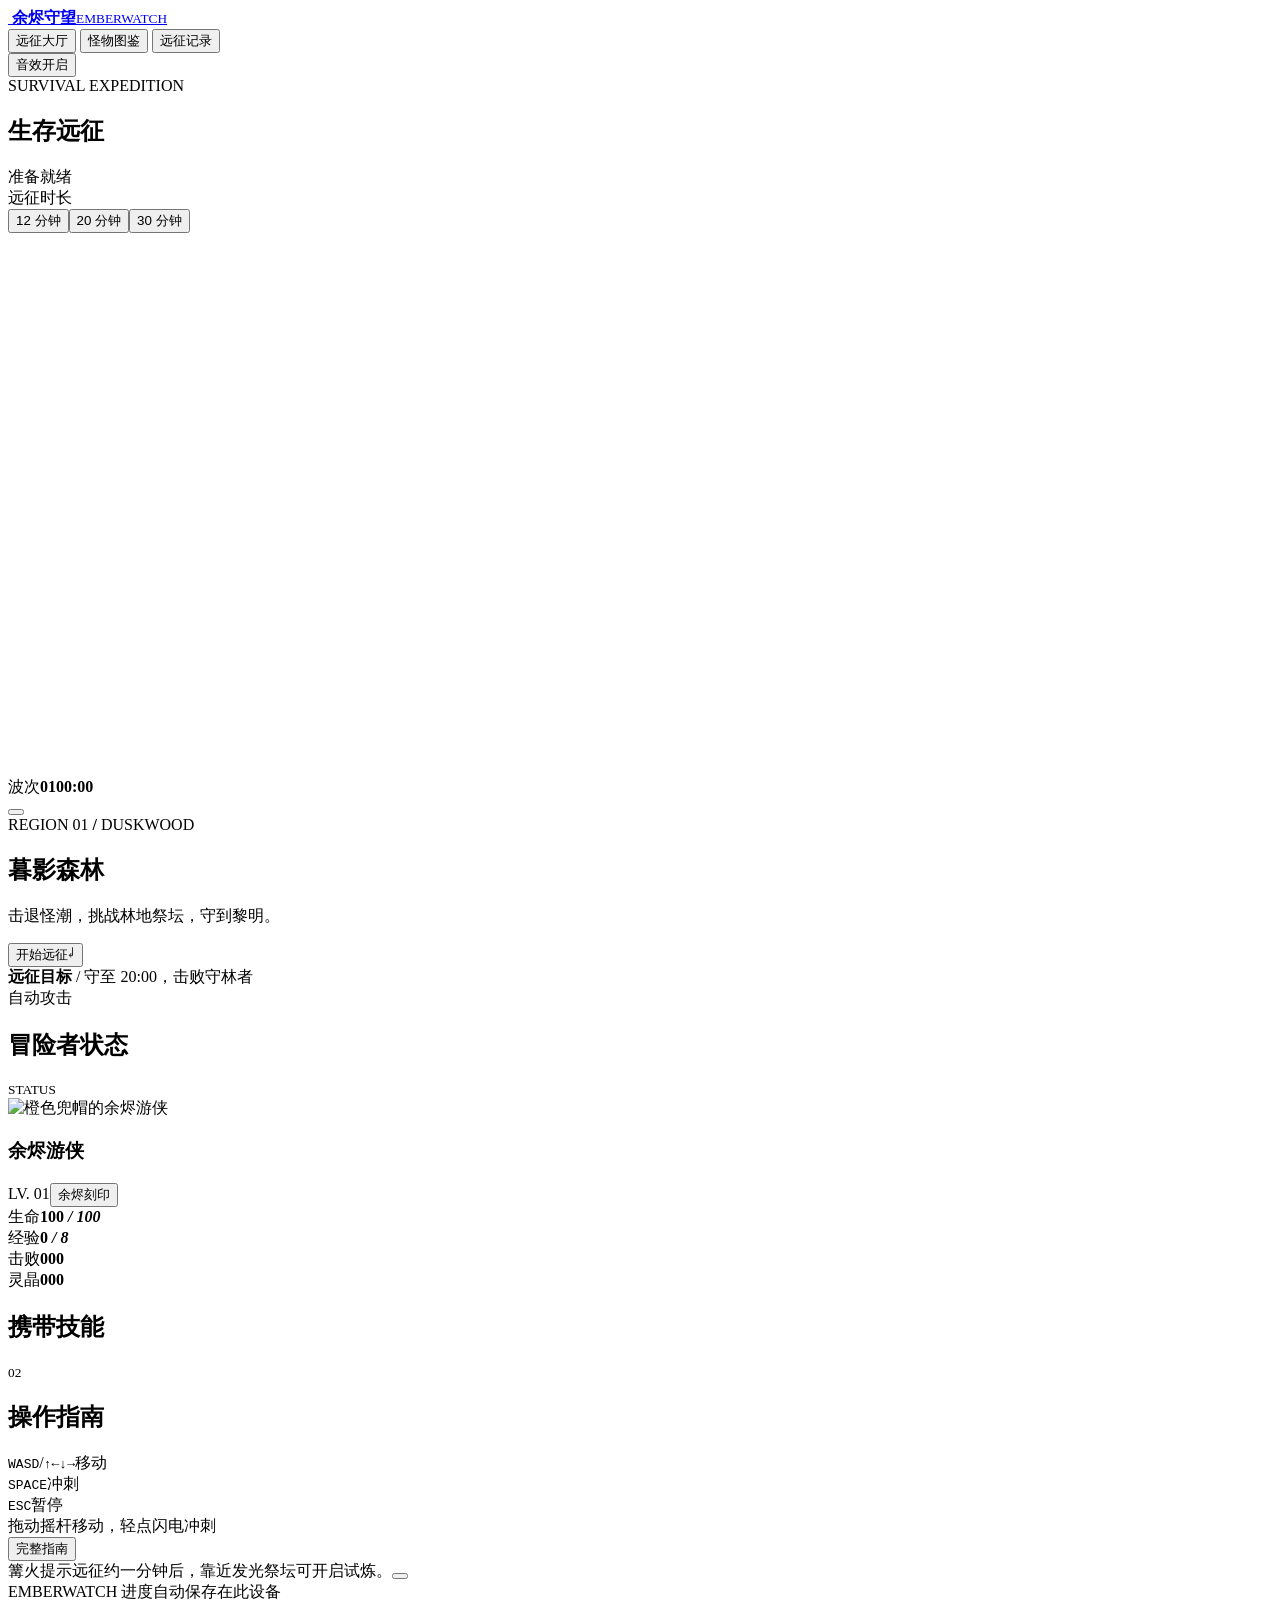
==== games/emberwatch/index.html @ 89baec5b "Add game: games/emberwatch/index.html" ====
<!doctype html>
<html lang="zh-CN">
<head>
  <meta charset="utf-8">
  <meta name="viewport" content="width=device-width, initial-scale=1, viewport-fit=cover">
  <meta name="theme-color" content="#131614">
  <meta name="description" content="进入暮影森林，在 12、20 或 30 分钟的像素远征中抵御怪潮，搭配技能，活到黎明。">
  <title>余烬守望 · Emberwatch</title>
  <link rel="icon" href="data:,">
  <link rel="preload" href="assets/forest.webp" as="image">
  <link rel="stylesheet" href="style.css">
  <script defer src="sprites.js"></script>
  <script defer src="engine.js"></script>
  <script defer src="field.js"></script>
  <script defer src="ui.js"></script>
</head>
<body>
  <header class="mast">
    <div class="wrap mast-inner">
      <a class="brand" href="#expedition" aria-label="余烬守望 · 远征大厅">
        <img data-art="brand" alt="" class="brand-icon">
        <span class="brand-type"><strong>余烬守望</strong><small>EMBERWATCH</small></span>
      </a>
      <nav class="nav" aria-label="主导航">
        <button class="nav-item is-active" data-page="expedition" aria-current="page"><i data-icon="swords"></i>远征大厅</button>
        <button class="nav-item" data-page="codex"><i data-icon="book"></i>怪物图鉴</button>
        <button class="nav-item" data-page="records"><i data-icon="trophy"></i>远征记录</button>
      </nav>
      <div class="mast-actions"><button class="sound-button" id="sound" title="切换音效" aria-pressed="true"><i data-icon="sound"></i><span>音效开启</span></button></div>
    </div>
  </header>
  <main class="wrap">
    <section class="page" id="page-expedition" aria-labelledby="expedition-title">
      <div class="page-head">
        <div><div class="kicker"><b></b> SURVIVAL EXPEDITION</div><div class="title-line"><h1 id="expedition-title">生存远征</h1><span class="status-pill" id="status"><b></b>准备就绪</span></div></div>
        <div class="duration-wrap"><span class="duration-label"><i data-icon="clock"></i>远征时长</span><div class="durations" role="group" aria-label="选择远征时长">
          <button data-minutes="12" aria-pressed="false">12 <span>分钟</span></button><button class="selected" data-minutes="20" aria-pressed="true">20 <span>分钟</span></button><button data-minutes="30" aria-pressed="false">30 <span>分钟</span></button>
        </div></div>
      </div>
      <div class="dashboard">
        <section id="arena-card" class="arena-card" aria-label="暮影森林游戏区域">
          <div id="arena" class="arena" tabindex="0" aria-label="游戏场地，使用方向键或 WASD 移动，空格冲刺">
            <canvas id="field" width="960" height="540" aria-label="像素风暮影森林战场"></canvas>
            <div class="field-shade"></div>
            <div class="field-corners" aria-hidden="true"><b></b><b></b><b></b><b></b></div>
            <div class="field-toolbar">
              <div class="run-readout"><span class="wave-chip"><i data-icon="swords"></i><span>波次</span><strong id="wave">01</strong></span><span class="timer-chip"><i data-icon="clock"></i><strong id="timer">00:00</strong></span></div>
              <div class="field-actions"><button id="pause" class="field-button" hidden aria-label="暂停远征" title="暂停 (Esc)"><i data-icon="pause"></i></button><button id="fullscreen" class="field-button" title="全屏游戏" aria-label="全屏游戏"><i data-icon="expand"></i></button></div>
            </div>
            <div id="trial-hud" class="trial-hud" aria-label="林地试炼" hidden>
              <div class="trial-heading"><strong><i data-icon="spark"></i><span id="trial-name"></span></strong><time id="trial-time"></time></div>
              <p id="trial-progress"></p>
              <div id="trial-meter" class="trial-meter" role="progressbar" aria-label="试炼进度" aria-valuemin="0" aria-valuemax="100"><b></b></div>
            </div>
            <div id="boss-hud" class="boss-hud" hidden><span>荆冠守林者</span><div><b></b></div></div>
            <div id="wave-notice" class="wave-notice" role="status" aria-live="polite"></div>
            <div id="lobby" class="lobby">
              <div class="biome-info"><div class="biome-id"><span></span> REGION 01 <b>/</b> DUSKWOOD</div><h2>暮影森林</h2><p id="mission-copy">击退怪潮，挑战林地祭坛，守到黎明。</p></div>
              <button id="start" class="primary start"><i data-icon="play"></i><span>开始远征</span><kbd>↵</kbd></button>
            </div>
            <div id="active-hud" class="active-hud" hidden><span class="dash-readout"><img data-art="dash" alt=""><b id="dash-readout">冲刺就绪</b></span><span id="goal-readout"></span></div>
            <div class="touch-ui" id="touch-ui" hidden><div class="stick" id="stick"><b></b></div><button id="touch-dash" aria-label="冲刺"><i data-icon="bolt"></i></button></div>
            <div id="game-layer" class="game-layer" hidden></div>
          </div>
          <div class="field-foot"><div class="area-name"><i data-icon="flag"></i><strong>远征目标</strong><span> / </span><span id="area-objective">守至 20:00，击败守林者</span></div><span class="field-mode"><i data-icon="crosshair"></i>自动攻击</span></div>
        </section>
        <aside class="sidebar" aria-label="角色面板">
          <section class="side-panel adventurer">
            <div class="panel-title"><h2><i data-icon="user"></i>冒险者状态</h2><small>STATUS</small></div>
            <div class="profile"><div class="portrait"><img data-art="portrait" alt="橙色兜帽的余烬游侠"></div><div><h3>余烬游侠</h3><div class="profile-labels"><span class="level-chip" id="level">LV. 01</span><button id="loadout" class="loadout" title="查看与选择起始刻印"><span>余烬刻印</span><i data-icon="chevron"></i></button></div></div></div>
            <div class="meter-group">
              <div class="meter-row"><span><i data-icon="heart"></i>生命</span><strong id="hp-text">100 <em>/ 100</em></strong></div><div class="meter life" id="hp-bar" role="progressbar" aria-label="生命" aria-valuenow="100" aria-valuemin="0" aria-valuemax="100"><b></b></div>
              <div class="meter-row xp-label"><span><i data-icon="spark"></i>经验</span><strong id="xp-text">0 <em>/ 8</em></strong></div><div class="meter exp" id="xp-bar" role="progressbar" aria-label="经验"><b></b></div>
            </div>
            <div class="counters"><div><span><i data-icon="skull"></i>击败</span><strong id="kills">000</strong></div><div><span><i data-icon="diamond"></i>灵晶</span><strong id="crystals">000</strong></div></div>
          </section>
          <section class="side-panel equipment">
            <div class="panel-title"><h2><i data-icon="bag"></i>携带技能</h2><small id="equip-count">02</small></div>
            <div id="equipment-list" class="equipment-list"></div>
          </section>
        </aside>
      </div>
      <section class="controls-panel" aria-label="操作指南">
        <div class="controls-title"><i data-icon="gamepad"></i><h2>操作指南</h2></div>
        <div class="key-guide"><span class="keys"><kbd>W</kbd><kbd>A</kbd><kbd>S</kbd><kbd>D</kbd></span><span class="or">/</span><span class="keys arrows"><kbd>↑</kbd><kbd>←</kbd><kbd>↓</kbd><kbd>→</kbd></span><span>移动</span></div>
        <div class="key-guide"><kbd class="wide-key">SPACE</kbd><span>冲刺</span></div>
        <div class="key-guide"><kbd class="wide-key">ESC</kbd><span>暂停</span></div>
        <div class="touch-guide"><i data-icon="move"></i>拖动摇杆移动，轻点闪电冲刺</div>
        <button class="guide-more" id="guide"><span>完整指南</span><i data-icon="chevron"></i></button>
      </section>
      <div class="field-tip"><span class="tip-mark"><i data-icon="lantern"></i> 篝火提示</span><span id="tip-copy">远征约一分钟后，靠近发光祭坛可开启试炼。</span><button id="tip-next" class="tip-next" title="下一条提示" aria-label="下一条提示"><i data-icon="refresh"></i></button></div>
    </section>
    <section class="page" id="page-codex" aria-labelledby="codex-title" hidden>
      <div class="page-head"><div><div class="kicker"><b></b> FIELD BESTIARY</div><h1 id="codex-title">怪物图鉴</h1></div><span class="head-note">暮影森林 <b>/</b> 05 种生物</span></div>
      <div id="codex-grid" class="codex-grid"></div>
    </section>
    <section class="page" id="page-records" aria-labelledby="records-title" hidden>
      <div class="page-head"><div><div class="kicker"><b></b> EXPEDITION LOG</div><h1 id="records-title">远征记录</h1></div><span class="head-note"><i data-icon="save"></i> 当前设备</span></div>
      <div id="records-content"></div>
    </section>
  </main>
  <footer class="wrap footer"><span><b class="footer-flame"></b> EMBERWATCH</span><span id="save-label"><i data-icon="save"></i> 进度自动保存在此设备</span></footer>
  <div id="guide-dialog" class="global-layer" hidden></div>
</body>
</html>
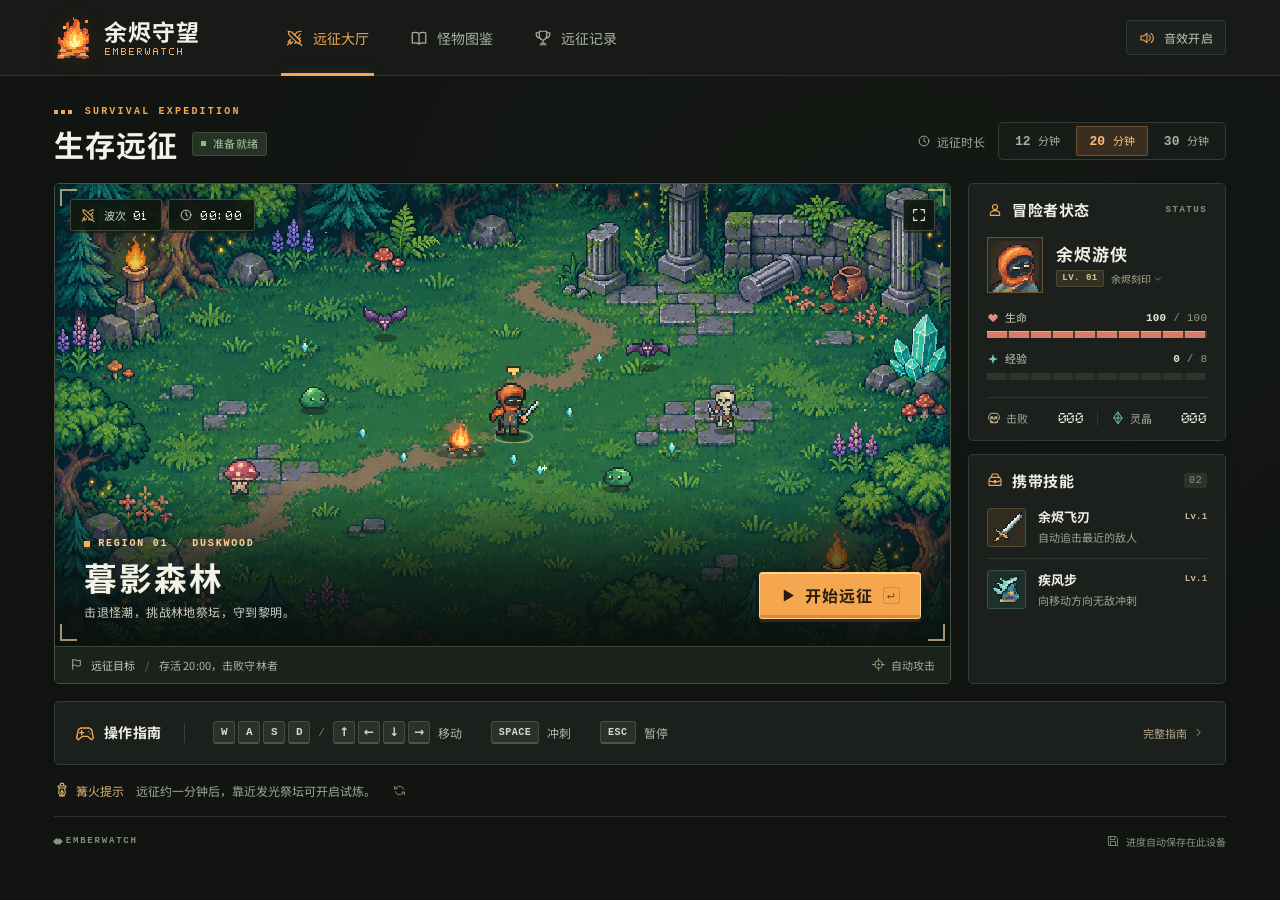
==== commit 85243207: "账号与进度搬到服务器：一个账号玩遍所有游戏 - 新增 server/：Cloudflare Worker + Durable Object，管注册/登录/令牌/邀请码，   以及按「账号 + 游戏」存" ====
--- a/games/emberwatch/index.html
+++ b/games/emberwatch/index.html
@@ -9,6 +9,9 @@
   <link rel="icon" href="data:,">
   <link rel="preload" href="assets/forest.webp" as="image">
   <link rel="stylesheet" href="style.css">
+  <script defer src="../../arcade-progress.js"
+          data-game="emberwatch"
+          data-prefix="emberwatch."></script>
   <script defer src="sprites.js"></script>
   <script defer src="engine.js"></script>
   <script defer src="field.js"></script>
--- a/games/emberwatch/style.css
+++ b/games/emberwatch/style.css
@@ -0,0 +1,325 @@
+@font-face{font-family:EmberPixel;src:url("assets/ember-pixel.woff") format("woff");font-display:swap}
+@font-face{font-family:ForestSans;src:url("assets/forest-sans.woff") format("woff");font-weight:100 600;font-display:swap}
+@font-face{font-family:ForestSans;src:url("assets/forest-bold.woff") format("woff");font-weight:650 1000;font-display:swap}
+:root{color-scheme:dark;--bg:#111411;--panel:#1b201c;--inner:#151a16;--line:#343b32;--line-soft:#30362e;--ink:#f4f2e8;--muted:#a2aa9d;--dim:#828d80;--amber:#f4a754;--teal:#78d4be;--pixel:EmberPixel,"Courier New",monospace;--mono:"IBM Plex Mono","Cascadia Mono",ui-monospace,"Courier New",monospace;--body:ForestSans,"PingFang SC","Microsoft YaHei","Noto Sans CJK SC",system-ui,sans-serif}
+*{box-sizing:border-box}
+[hidden]{display:none!important}
+html{min-height:100%;background:var(--bg)}
+body{margin:0;color:var(--ink);background:radial-gradient(ellipse at 70% 27%,#1b21194a,transparent 65%),var(--bg);font-family:var(--body);font-size:14px;-webkit-tap-highlight-color:transparent}
+button,a,kbd{font:inherit}
+button{color:inherit;border:0;cursor:pointer;background:none}
+button:focus-visible,a:focus-visible,[tabindex]:focus-visible{outline:2px solid #ffcc7e;outline-offset:4px}
+button:disabled{cursor:default}
+a{color:inherit;text-decoration:none}
+h1,h2,h3,p{margin:0}
+button, a{touch-action:manipulation}
+i[data-icon]{font-style:normal;display:inline-flex;align-items:center;justify-content:center;flex-shrink:0}
+i[data-icon]>svg{width:1em;height:1em;display:block;fill:none;stroke:currentColor;stroke-width:1.65;stroke-linecap:round;stroke-linejoin:round}
+img[data-art],.pixel-img{image-rendering:pixelated;object-fit:contain}
+.wrap{width:calc(100% - clamp(48px,8.4vw,150px));max-width:1456px;margin-inline:auto}
+.mast{height:76px;background:#171a17;border-bottom:1px solid var(--line-soft)}
+.mast-inner,.brand,.nav,.mast-actions,.nav-item,.sound-button,.page-head,.title-line,.duration-wrap,.duration-label,.durations,.status-pill,.kicker,.panel-title,.panel-title h2,.profile,.meter-row,.meter-row span,.counters>div,.counters>div>span,.equipment-row,.eq-name,.field-toolbar,.run-readout,.wave-chip,.timer-chip,.field-actions,.field-button,.primary,.ghost,.biome-id,.field-foot,.area-name,.field-mode,.controls-panel,.controls-title,.key-guide,.keys,.guide-more,.field-tip,.tip-mark,.footer,.footer>span,.head-note,.dash-readout,.touch-guide,.dialog-actions,.modal-stats,.history-row,.codex-count{display:flex;align-items:center}
+.mast-inner{height:100%;gap:clamp(32px,5.5vw,100px)}
+.brand{gap:12px;flex:none}
+.brand-icon{width:38px;height:43px;object-fit:contain;filter:drop-shadow(0 0 9px #db761c22)}
+.brand-type{display:flex;flex-direction:column;gap:4px}
+.brand-type strong{font-size:23px;font-weight:900;letter-spacing:1.2px;line-height:1.13}
+.brand-type small{font:8px/1.1 var(--pixel);color:var(--amber);letter-spacing:2px;padding-left:1px}
+.nav{align-self:stretch;gap:11px}
+.nav-item{align-self:stretch;position:relative;gap:9px;padding:0 15px;color:#acb2a7;font-size:14px;font-weight:600;transition:background .17s,color .17s}
+.nav-item i{font-size:18px}
+.nav-item:hover{color:#f3deb9;background:#ffffff04}
+.nav-item.is-active{color:var(--amber)}
+.nav-item.is-active:after{content:"";height:3px;position:absolute;bottom:-1px;left:10px;right:10px;background:var(--amber);box-shadow:0 -3px 10px #ee9e4922}
+.mast-actions{margin-left:auto}
+.sound-button{gap:9px;background:#1d211d;border:1px solid var(--line);padding:8px 12px;min-height:35px;color:#c2c8b9;font-size:12px;letter-spacing:.4px;border-radius:4px}
+.sound-button i{font-size:16px;color:var(--amber)}
+.sound-button[aria-pressed=false] i{color:var(--muted)}
+.sound-button:hover,.guide-more:hover,.tip-next:hover{color:#fff0d0;border-color:#79623f}
+.page-head{justify-content:space-between;gap:18px;margin:29px 0 19px;min-height:59px}
+.kicker,.biome-id,.panel-title>small,.field-foot small,.footer>span:first-child,.head-note b,.eq-code,.mini-kicker{font-family:var(--mono);font-weight:600}
+.kicker{gap:10px;color:var(--amber);font-size:10px;letter-spacing:2.2px;line-height:1;margin-bottom:9px}
+.kicker b{width:21px;height:4px;display:inline-block;background:repeating-linear-gradient(90deg,var(--amber) 0 4px,transparent 4px 7px)}
+.title-line{gap:14px}
+h1{font-size:clamp(29px,2.35vw,38px);font-weight:900;line-height:1.22;letter-spacing:1px}
+.status-pill{gap:7px;font-size:11px;font-weight:500;line-height:1.4;color:#acc9a5;background:#273226;border:1px solid #3b4b34;border-radius:3px;padding:3px 8px;letter-spacing:.4px}
+.status-pill b{width:5px;height:5px;background:#91ba75}
+.status-pill.paused{background:#372e20;color:#e3bc7b;border-color:#594a30}
+.status-pill.paused b{background:#d7a658}
+.duration-wrap{gap:13px;align-self:flex-end;margin-bottom:4px}
+.duration-label{gap:6px;color:var(--muted);font-size:12px}
+.duration-label i{font-size:14px}
+.durations{gap:3px;padding:3px;background:#181c18;border:1px solid var(--line);border-radius:5px}
+.durations button{font-size:13px;font-family:var(--mono);font-weight:700;min-height:30px;padding:3px 12px;border:1px solid transparent;border-radius:2px;line-height:1}
+.durations button span{font-family:var(--body);font-size:11px;font-weight:500}
+.durations button:not(.selected){color:#a8b1a3}
+.durations button:not(:disabled):hover{background:#302b20}
+.durations button.selected{background:#3a2e20;color:#ffbf72;border-color:#705232}
+.durations button:disabled:not(.selected){opacity:.45}
+.dashboard{display:grid;grid-template-columns:minmax(0,1fr) clamp(251px,22%,318px);gap:17px;align-items:stretch}
+.arena-card,.side-panel,.controls-panel,.codex-card,.history-panel,.record-stat,.empty-state{border:1px solid var(--line);border-radius:5px;background:var(--panel);box-shadow:0 3px 10px #0000000f}
+.arena-card{position:relative;display:flex;flex-direction:column;min-width:0;border-color:#48503f;overflow:hidden;background:#111711}
+.arena{isolation:isolate;position:relative;aspect-ratio:1.94;flex:1 1 auto;min-height:340px;overflow:hidden;background:#1d3929;touch-action:none;outline:0}
+.arena:focus-visible{outline:2px solid #dcb063;outline-offset:-3px}
+#field{display:block;position:absolute;inset:0;width:100%;height:100%;image-rendering:pixelated}
+.field-shade,.field-corners,.field-toolbar,.lobby,.active-hud,.touch-ui,.game-layer{position:absolute;inset:0}
+.field-shade{pointer-events:none;background:linear-gradient(180deg,#06110828 0%,transparent 16%,transparent 76%,#07100c19 100%);box-shadow:inset 0 0 40px #0713091c}
+.field-corners{pointer-events:none;z-index:3}
+.field-corners b{position:absolute;width:17px;height:17px;border:0 solid #d8c18c;opacity:.75}
+.field-corners b:nth-child(1){top:5px;left:5px;border-width:2px 0 0 2px}
+.field-corners b:nth-child(2){top:5px;right:5px;border-width:2px 2px 0 0}
+.field-corners b:nth-child(3){bottom:5px;left:5px;border-width:0 0 2px 2px}
+.field-corners b:nth-child(4){bottom:5px;right:5px;border-width:0 2px 2px 0}
+.field-toolbar{inset:15px 15px auto;justify-content:space-between;align-items:flex-start;z-index:4;pointer-events:none}
+.run-readout,.field-actions{gap:6px}
+.wave-chip,.timer-chip,.field-button{height:32px;gap:8px;padding:0 10px;line-height:1;color:#f5eee0;border:1px solid #b1bd954f;border-radius:3px;background:#101810e8;box-shadow:0 2px #0e1b1190}
+.wave-chip{border-color:#b8ab704f}
+.wave-chip i{color:#efac65;font-size:15px}
+.wave-chip span{font-size:11px;color:#d5d7c5}
+.wave-chip strong,.timer-chip strong{font:10px var(--pixel);letter-spacing:.7px}
+.timer-chip i{font-size:14px;color:#d3d7bf}
+.field-button{width:32px;justify-content:center;padding:0;font-size:16px;pointer-events:auto}
+.field-button:hover{background:#353b22;color:#ffd594}
+.lobby{z-index:2;inset:auto 0 0;display:flex;align-items:flex-end;justify-content:space-between;gap:20px;padding:55px clamp(20px,2.3vw,38px) 25px;background:linear-gradient(0deg,#0a100ef5 0%,#0a110edf 18%,#09100eb0 45%,#09100e55 74%,transparent 100%);pointer-events:none}
+.biome-id{gap:8px;color:#ffd194;font-size:10px;letter-spacing:1.8px;line-height:1}
+.biome-id span{width:6px;height:6px;background:#ffae54;box-shadow:0 0 7px #ffac5444}
+.biome-id b{opacity:.58;font-weight:400}
+.biome-info h2{font-size:clamp(30px,2.55vw,42px);font-weight:950;line-height:1.27;letter-spacing:2px;margin:7px 0 5px;text-shadow:2px 2px #132014}
+.biome-info p{font-size:12px;color:#d1d4c6;letter-spacing:.4px;line-height:1.5}
+.primary,.ghost{font-size:14px;font-weight:750;justify-content:center;gap:10px;padding:11px 20px;min-height:43px;line-height:1.3;border:1px solid transparent;border-radius:3px}
+.primary{position:relative;color:#271d10;background:#f4a74f;border-color:#ffd18a;box-shadow:inset 0 -3px #dc873b,inset 0 1px #ffd79c,0 3px 0 #382616}
+.primary:hover{background:#ffba65;border-color:#ffe3ad}
+.primary:active{transform:translateY(1px);box-shadow:inset 0 -1px #cd833f}
+.primary i{font-size:15px}
+.primary i[data-icon=play] svg{fill:currentColor;stroke:none}
+.start{pointer-events:auto;flex-shrink:0;font-size:16px;letter-spacing:1px;min-height:47px;margin-bottom:2px}
+.start kbd{font:13px var(--mono);border:1px solid #8e622b66;border-radius:2px;line-height:15px;padding:0 3px;color:#765020;align-self:center}
+.field-foot{justify-content:space-between;gap:12px;min-height:37px;padding:0 15px;background:#1b211b;border-top:1px solid #3d4537;font-size:11px}
+.area-name{gap:8px}
+.area-name i{color:#bdba91;font-size:13px}
+.area-name strong{font-size:11px;color:#c7cdbb;font-weight:600}
+.area-name span{color:#616c5c;margin:0 2px}
+.area-name small{font-size:9px;letter-spacing:1.4px;color:#94a28c}
+.field-mode{gap:6px;color:#a7b39c}
+.field-mode i{font-size:13px;color:#92b083}
+.sidebar{display:flex;flex-direction:column;min-width:0;gap:13px}
+.side-panel{padding:15px 18px 14px}
+.panel-title{justify-content:space-between;gap:8px}
+.panel-title h2,.controls-title h2{font-size:15px;line-height:1.4;letter-spacing:.5px;font-weight:750}
+.panel-title h2{gap:9px}
+.panel-title h2 i,.controls-title i{color:var(--amber);font-size:16px}
+.panel-title>small{color:#869380;font-size:9px;letter-spacing:1.55px}
+.profile{gap:13px;margin:17px 0}
+.portrait{width:56px;height:56px;flex-shrink:0;display:grid;place-items:center;background:radial-gradient(ellipse at 50% 80%,#58422a,#302b20 80%);border:1px solid #695134;box-shadow:inset 0 0 0 3px #27271f;overflow:hidden}
+.portrait img{width:50px;height:50px;align-self:end}
+.profile h3{font-size:17px;font-weight:800;letter-spacing:1px;line-height:1.3;margin-bottom:5px}
+.level-chip,.eq-code{font:9px/1.15 var(--mono);font-weight:700;letter-spacing:.5px;background:#303124;border:1px solid #4b4934;color:#dec58c;padding:2px 5px;border-radius:2px}
+.meter-row{justify-content:space-between;font-size:11px;line-height:1.4;color:#c9cfbf;margin-bottom:6px}
+.meter-row span{gap:6px}
+.meter-row i{font-size:12px}
+.meter-row i[data-icon=heart]{color:#e28b7f}.meter-row i[data-icon=spark]{color:#74cbbb}
+.meter-row strong{font:11px var(--mono);letter-spacing:.2px;font-weight:700;color:#e2e5d8}
+.meter-row em{font-style:normal;color:#8e9c86;font-weight:400}
+.meter{height:7px;background:#2d342d;position:relative;overflow:hidden}
+.meter b{display:block;height:100%;transition:width .15s}
+.meter.life b{background:#d97b66;border-top:1px solid #edac87;width:100%}
+.meter.exp b{background:#78bba9;border-top:1px solid #afe2cc;width:0}
+.meter:after{content:"";position:absolute;inset:0;background:repeating-linear-gradient(90deg,transparent 0,transparent calc(10% - 2px),#1a201abc calc(10% - 2px),#1a201abc 10%);pointer-events:none}
+.xp-label{margin-top:13px}
+.counters{display:grid;grid-template-columns:1fr 1fr;margin-top:17px;padding-top:12px;border-top:1px solid var(--line-soft)}
+.counters>div{justify-content:space-between;padding-right:13px;gap:3px}
+.counters>div+div{border-left:1px solid var(--line-soft);padding:0 0 0 13px}
+.counters>div>span{gap:5px;font-size:11px;color:var(--muted)}
+.counters i{font-size:14px;color:#c7b996}
+.counters i[data-icon=diamond]{color:#72c7b6}
+.counters strong{font:11px var(--pixel);letter-spacing:.55px;color:#e3e5d8}
+.equipment{flex:1;min-height:0;display:flex;flex-direction:column}
+.equipment .panel-title>small{font:10px var(--mono);background:#2c332a;padding:2px 5px;border-radius:2px;letter-spacing:.6px}
+.equipment-list{display:flex;flex-direction:column;margin-top:12px;overflow:auto;scrollbar-width:thin;scrollbar-color:#525d4b #171c17;max-height:165px}
+.equipment-row{min-height:55px;gap:12px;padding:8px 0}
+.equipment-row+.equipment-row{border-top:1px solid var(--line-soft)}
+.equipment-row:first-child{padding-top:2px}
+.equipment-row:last-child{padding-bottom:0}
+.equipment-icon,.upgrade-icon{flex-shrink:0;display:grid;place-items:center;image-rendering:pixelated;position:relative}
+.equipment-icon{width:39px;height:39px;background:#302c20;border:1px solid #574932;border-radius:3px}
+.equipment-icon.aqua{background:#1e302a;border-color:#375347}
+.equipment-icon.violet{background:#2c2630;border-color:#55405e}
+.equipment-icon img{width:31px;height:31px;object-fit:contain;image-rendering:pixelated}
+.eq-body{flex:1;min-width:0}
+.eq-name{justify-content:space-between;gap:4px}
+.eq-name strong{font-weight:650;font-size:13px}
+.eq-body p{font-size:11px;color:#9da794;margin-top:3px;line-height:1.6}
+.eq-code{font-size:9px;background:none;border:0;color:#c9b798;padding:0;letter-spacing:.2px}
+.controls-panel{margin-top:17px;gap:clamp(17px,2.25vw,40px);min-height:64px;padding:12px 20px}
+.controls-title{gap:9px;flex-shrink:0;padding-right:clamp(14px,1.7vw,30px);border-right:1px solid #3b4136}
+.controls-title i{font-size:20px}
+.controls-title h2{font-size:14px;white-space:nowrap}
+.key-guide{gap:8px;color:#b2bba9;font-size:12px;white-space:nowrap}
+.keys{gap:3px}
+.key-guide kbd,.modal-body kbd{display:inline-flex;align-items:center;justify-content:center;min-width:22px;height:23px;padding:0 4px;background:#2b3029;border:1px solid #464c40;border-bottom:2px solid #4e5548;border-radius:3px;color:#d4dbc9;font:11px var(--mono);font-weight:650}
+.key-guide .arrows kbd{font-family:system-ui;font-size:12px}
+.key-guide .wide-key{font-size:10px;letter-spacing:.5px;padding-inline:7px}
+.or{font-family:var(--mono);font-size:11px;color:#727d6b}
+.guide-more{margin-left:auto;gap:5px;color:#b7ac8f;font-size:11px;white-space:nowrap;padding:6px 0}
+.guide-more i{font-size:13px}
+.touch-guide{display:none;gap:8px;color:var(--muted);font-size:12px}
+.field-tip{gap:12px;min-height:51px;color:#a1aa98;font-size:12px;line-height:1.6}
+.tip-mark{color:#dfb16e;flex-shrink:0;font-weight:600;gap:6px}
+.tip-mark i{font-size:16px}
+.tip-next{color:#88937f;font-size:13px;padding:5px;display:grid;place-items:center}
+.footer{justify-content:space-between;border-top:1px solid #2c322a;padding:17px 0 20px;color:#8c9685;gap:16px}
+.footer>span{gap:7px;font-size:10px}
+.footer>span:first-child{font-size:9px;letter-spacing:1.8px;color:#839079}
+.footer i{font-size:12px}
+.footer-flame{width:5px;height:5px;background:#899776;box-shadow:2px -2px #899776;transform:rotate(45deg)}
+.active-hud{pointer-events:none;inset:auto 14px 12px;justify-content:space-between;gap:10px;font-size:10px;z-index:2}
+.dash-readout,#goal-readout{gap:5px;background:#101810dd;border:1px solid #8c97734f;border-radius:3px;color:#dae2c9;padding:4px 7px;line-height:1.3}
+.dash-readout img{width:16px;height:16px}.dash-readout b{font-weight:500}
+#goal-readout:empty{display:none}
+.wave-notice{position:absolute;top:18%;left:50%;transform:translate(-50%,-3px);color:#ffda90;background:#191f14df;border:1px solid #b99a5780;border-radius:2px;padding:6px 14px;text-align:center;font-size:13px;font-weight:650;letter-spacing:.7px;opacity:0;transition:opacity .18s,transform .18s;pointer-events:none;z-index:4;white-space:nowrap}
+.wave-notice.show{opacity:1;transform:translate(-50%,0)}
+.boss-hud{position:absolute;top:15px;left:50%;transform:translateX(-50%);background:#1b151bea;border:1px solid #8e6981;padding:4px 9px;width:min(26%,190px);text-align:center;z-index:3;color:#f2d2e2;font-size:10px;letter-spacing:1px}
+.boss-hud>div{margin-top:3px;height:4px;background:#473646}.boss-hud b{display:block;background:#cf8aba;height:100%}
+.game-layer,.global-layer{z-index:8;display:flex;align-items:center;justify-content:center;background:#0a100de0;backdrop-filter:blur(2px);padding:12px;overflow:auto}
+.game-layer{background:#0a100dd6}
+.global-layer{position:fixed;inset:0;z-index:20}
+.dialog{color:var(--ink);background:#1c221c;border:1px solid #57604b;border-top:2px solid #d7a257;border-radius:4px;box-shadow:0 12px 48px #0007;max-width:100%;padding:22px 25px;text-align:center;position:relative;max-height:100%;overflow:auto;scrollbar-width:thin}
+.dialog h2{font-size:25px;line-height:1.4;letter-spacing:1px;margin:5px 0 7px;font-weight:850}
+.mini-kicker{color:var(--amber);font-size:9px;letter-spacing:2px}
+.dialog p{font-size:13px;line-height:1.7;color:#b4bfab}
+.dialog-actions{justify-content:center;gap:8px;margin-top:18px;flex-wrap:wrap}
+.ghost{background:#2b3229;border-color:#4c5747;color:#e0e5d6;min-height:41px;font-size:12px}
+.ghost:hover{background:#384036;border-color:#73826b}
+.text-action{color:#b8b491;font-size:12px;text-decoration:underline;text-underline-offset:3px;padding:8px}
+.modal-stats{gap:20px;justify-content:center;border-block:1px solid var(--line);padding:9px 0;margin-top:13px}
+.modal-stats>span{display:grid;gap:5px;color:var(--muted);font-size:10px}
+.modal-stats strong{font:12px var(--pixel);color:#f7dcad}
+.upgrade-dialog{width:660px}
+.upgrade-cards{display:grid;grid-template-columns:repeat(3,minmax(0,1fr));gap:9px;margin-top:16px}
+.upgrade-card{position:relative;background:#222a22;border:1px solid #4b5946;border-radius:3px;text-align:left;display:flex;flex-direction:column;align-items:flex-start;padding:12px}
+.upgrade-card:hover,.upgrade-card:focus-visible{border-color:#f3b268;background:#363323}
+.upgrade-top{display:flex;justify-content:space-between;align-items:center;width:100%;color:#d2be8d;font:10px var(--mono)}
+.upgrade-top kbd{border:1px solid #545e4e;border-radius:2px;font:9px var(--mono);padding:2px 4px;color:#adba9f}
+.upgrade-icon{width:42px;height:42px;margin:8px 0;background:#1b211a;border:1px solid #404938}
+.upgrade-icon img{width:33px;height:33px;image-rendering:pixelated;object-fit:contain}
+.upgrade-card strong{color:#f4e8ca;font-size:15px}
+.upgrade-card small{color:#b1bba6;font-size:11px;line-height:1.65;margin-top:4px}
+.reroll{margin-top:10px;color:#dbbb82;font-size:11px;display:inline-flex;align-items:center;gap:6px;min-height:26px}
+.reroll:disabled{color:#83907b}
+.guide-dialog{max-width:470px;text-align:left}
+.close-dialog{position:absolute;right:12px;top:12px;color:#c3ccba;font-size:20px;width:30px;height:30px;display:grid;place-items:center}
+.modal-body{margin-top:15px;display:grid;gap:12px}
+.modal-body>div{padding:0 0 10px;border-bottom:1px solid var(--line-soft)}
+.modal-body h3{font-size:14px;color:#e5cb9c;line-height:1.4;margin-bottom:4px}
+.modal-body p{font-size:12px}
+.touch-ui{pointer-events:none;z-index:3}
+.stick,#touch-dash{position:absolute;opacity:.74;background:#111a1488;border:1px solid #d5e2c7aa;border-radius:50%;display:grid;place-items:center}
+.stick{width:62px;height:62px;bottom:16px;left:18px}
+.stick>b{background:#c7d3bb88;border:1px solid #e2ebd2aa;border-radius:50%;width:25px;height:25px}
+#touch-dash{bottom:20px;right:18px;width:48px;height:48px;pointer-events:auto;color:#ffe0a3;font-size:23px;touch-action:none}
+#touch-dash.cooling{opacity:.4}
+.head-note{gap:8px;font-size:12px;color:var(--muted)}
+.head-note b{font-size:10px;color:#a99161;margin:0 4px}
+.codex-grid{display:grid;grid-template-columns:repeat(3,minmax(0,1fr));gap:15px;padding-bottom:30px}
+.codex-card{overflow:hidden;display:flex;flex-direction:column}
+.specimen{height:131px;display:grid;place-items:center;background-color:#212d23;background-image:linear-gradient(transparent 94%,#68865f12 94%),linear-gradient(90deg,transparent 94%,#68865f12 94%),radial-gradient(ellipse at center,#52664a75,transparent 61%);background-size:16px 16px,16px 16px,100% 100%;border-bottom:1px solid var(--line);position:relative}
+.specimen img{height:78px;width:94px;object-fit:contain;image-rendering:pixelated;filter:drop-shadow(0 5px #111a1477)}
+.specimen:after{content:attr(data-id);position:absolute;top:12px;left:13px;font:9px var(--mono);letter-spacing:1.2px;color:#acb99b}
+.codex-card:nth-child(2) .specimen,.codex-card:nth-child(5) .specimen{background-color:#302833}
+.codex-info{padding:15px 18px}
+.codex-info h2{font-size:18px;display:flex;align-items:center;justify-content:space-between;gap:8px}
+.codex-info h2 small{font-size:10px;font-weight:400;color:#cbbd99;border:1px solid #494934;border-radius:2px;padding:1px 5px}
+.codex-info p{font-size:12px;line-height:1.85;margin:8px 0 11px;color:#bec8b5}
+.codex-count{gap:6px;font-size:11px;color:#a2b197}
+.record-stats{display:grid;grid-template-columns:repeat(3,1fr);gap:15px;margin-bottom:17px}
+.record-stat{padding:18px 21px;display:flex;gap:12px;flex-direction:column}
+.record-stat span{color:var(--muted);font-size:12px}.record-stat strong{font:20px var(--pixel);color:#eac385}
+.empty-state{padding:45px 18px;text-align:center;margin-bottom:28px}
+.empty-state img{width:68px;height:68px;object-fit:contain;image-rendering:pixelated}
+.empty-state h2{font-size:20px;margin:12px 0 8px}.empty-state p{font-size:13px;color:var(--muted)}.empty-state .ghost{margin:16px auto 0}
+.history-panel{margin-bottom:28px;padding:4px 18px}
+.history-row{gap:10px;justify-content:space-between;padding:13px 0;flex-wrap:wrap}
+.history-row+.history-row{border-top:1px solid var(--line)}
+.history-row strong{font-size:14px;color:#dcd9bf}.history-row small,.history-row span{font-size:12px;color:#a9b69e}
+.history-row .history-numbers{font-family:var(--mono);color:#e7cfac}
+.arena-card:fullscreen,.arena-card.full-fallback{width:100vw;height:100dvh;background:#0a100c;border:0;border-radius:0;margin:0;justify-content:center;align-items:center}
+.arena-card.full-fallback{position:fixed;inset:0;z-index:18}
+.arena-card:fullscreen .arena,.arena-card.full-fallback .arena{width:min(100%,190dvh);height:min(100%,81vw);max-height:100%;min-height:0;aspect-ratio:auto;flex:0 1 auto}
+.arena-card:fullscreen .field-foot,.arena-card.full-fallback .field-foot{display:none}
+@media(min-width:1600px){.arena{aspect-ratio:1.98}.side-panel{padding:19px 22px}.profile{margin:21px 0}.equipment-list{max-height:215px}.controls-panel{min-height:70px}}
+@media(max-width:1120px){.wrap{width:calc(100% - 48px)}.mast-inner{gap:30px}.dashboard{gap:12px;grid-template-columns:minmax(0,1fr) 245px}.side-panel{padding:13px 15px}.profile{margin:13px 0}.portrait{width:48px;height:48px}.portrait img{width:44px;height:44px}.controls-panel{gap:16px;padding:10px 15px}.key-guide{gap:6px}.key-guide kbd{min-width:19px}.nav{gap:4px}.equipment-row{min-height:50px}.biome-info p{font-size:11px}.start{padding:10px 13px;min-height:43px;font-size:14px}.panel-title h2{font-size:14px}}
+@media(max-width:900px){.wrap{width:calc(100% - 36px)}.mast{height:65px}.mast-inner{gap:18px}.brand-type strong{font-size:20px}.brand-icon{width:33px;height:37px}.brand{gap:8px}.brand-type small{font-size:7px}.nav-item{padding:0 10px;font-size:13px;gap:6px}.nav-item i{font-size:15px}.sound-button{padding:6px 9px}.page-head{margin-top:22px}.dashboard{display:flex;flex-direction:column;gap:13px}.arena{aspect-ratio:1.88;min-height:0}.sidebar{display:grid;grid-template-columns:1fr 1fr;gap:13px}.adventurer{display:grid;grid-template-columns:auto 1fr;gap:12px 14px}.adventurer .panel-title,.adventurer .counters{grid-column:1 / -1}.profile{margin:0;gap:8px}.profile h3{font-size:14px}.portrait{width:40px;height:44px}.portrait img{width:38px;height:38px}.meter-group{align-self:center}.meter-row{font-size:10px;margin-bottom:3px}.meter{height:5px}.xp-label{margin-top:6px}.counters{margin-top:0;padding-top:9px}.equipment-list{margin-top:8px;max-height:120px}.equipment-row{min-height:43px;gap:9px;padding:4px 0}.equipment-icon{width:33px;height:33px}.equipment-icon img{width:28px;height:28px}.controls-panel{min-height:58px}.controls-title{padding-right:11px}.key-guide .arrows,.key-guide .or{display:none}.field-tip{min-height:44px}.codex-grid{grid-template-columns:repeat(2,minmax(0,1fr))}}
+@media(max-width:640px){.wrap{width:calc(100% - 28px)}.mast{height:auto}.mast-inner{display:grid;grid-template-columns:1fr auto;gap:0;height:auto}.brand{min-height:55px;justify-self:start}.brand-type strong{font-size:18px}.brand-type small{font-size:6px;letter-spacing:1.6px}.brand-icon{width:30px;height:32px}.mast-actions{grid-area:1/2}.sound-button{font-size:11px;min-height:30px}.nav{grid-row:2;grid-column:1/-1;gap:12px}.nav-item{padding:10px 8px 11px;font-size:12px}.nav-item.is-active:after{left:0;right:0;height:2px}.page-head{margin:20px 0 13px;gap:12px;align-items:flex-start;flex-wrap:wrap;min-height:initial}.kicker{font-size:9px;letter-spacing:1.6px;margin-bottom:7px}.kicker b{width:15px}.title-line{gap:10px}h1{font-size:27px}.status-pill{font-size:10px;padding:2px 6px}.duration-wrap{gap:6px;margin:0;align-self:flex-end}.duration-label{display:none}.durations{padding:2px;gap:1px}.durations button{font-size:11px;min-height:25px;padding:3px 7px}.durations button span{font-size:9px}.arena{aspect-ratio:1.42;min-height:225px}.field-toolbar{inset:11px 10px auto}.wave-chip,.timer-chip,.field-button{height:27px;gap:5px;padding:0 7px}.field-button{width:27px;padding:0}.wave-chip strong,.timer-chip strong{font-size:9px}.wave-chip span{font-size:10px}.wave-chip i,.timer-chip i{font-size:12px}.lobby{padding:37px 15px 15px;align-items:flex-end;gap:9px}.biome-id{font-size:8px;letter-spacing:1px;gap:5px}.biome-info h2{font-size:27px;letter-spacing:1px;margin:5px 0 2px}.biome-info p{font-size:10px;max-width:205px;letter-spacing:0}.start{font-size:12px;letter-spacing:.4px;gap:6px;padding:7px 10px;min-height:37px}.start kbd{display:none}.start i{font-size:12px}.field-foot{min-height:31px;padding:0 11px}.area-name{gap:5px}.area-name small{font-size:8px}.field-mode,.area-name strong{font-size:10px}.sidebar{grid-template-columns:1fr 1fr;gap:9px}.side-panel{padding:11px 10px}.adventurer{display:block}.side-panel .panel-title h2{font-size:12px;gap:5px}.panel-title h2 i{font-size:13px}.adventurer .panel-title>small{display:none}.profile{margin:10px 0}.profile h3{font-size:13px}.portrait{width:37px;height:38px}.portrait img{width:34px;height:34px}.level-chip{font-size:8px}.counters{margin-top:9px;padding-top:8px}.counters>div{padding-right:6px}.counters>div+div{padding-left:6px}.counters>div>span{font-size:9px;gap:3px}.counters i{font-size:11px}.counters strong{font-size:8px;letter-spacing:0}.equipment-list{max-height:141px;margin-top:12px}.equipment-row{gap:6px;min-height:51px}.equipment-icon{width:29px;height:31px}.equipment-icon img{width:24px;height:26px}.eq-name{gap:2px;flex-wrap:wrap}.eq-name strong{font-size:11px}.eq-code{font-size:8px}.eq-body p{font-size:9px;line-height:1.55}.controls-panel{margin-top:11px;gap:9px;padding:9px 10px;min-height:44px}.controls-title{padding-right:8px;gap:4px}.controls-title i{font-size:15px}.controls-title h2{font-size:11px}.key-guide{gap:4px;font-size:10px}.keys{gap:1px}.key-guide kbd{min-width:14px;height:18px;font-size:8px;padding:0 2px}.key-guide .wide-key{font-size:8px;padding-inline:4px}.guide-more{font-size:10px;gap:1px}.field-tip{gap:7px;font-size:10px;min-height:46px}.tip-mark{gap:3px}.tip-next{margin-left:auto}.tip-mark i{font-size:13px}.footer{padding:12px 0 17px}.footer>span{font-size:9px}.footer>span:first-child{font-size:8px}.codex-grid{gap:9px}.specimen{height:92px}.specimen img{width:65px;height:58px}.codex-info{padding:10px}.codex-info h2{font-size:14px}.codex-info h2 small{font-size:8px;padding:1px 3px}.codex-info p,.codex-count,.head-note{font-size:10px}.record-stats{gap:7px}.record-stat{padding:12px;gap:8px}.record-stat strong{font-size:14px}.record-stat span{font-size:10px}.dialog{padding:13px 12px}.dialog h2{font-size:20px}.dialog p{font-size:11px}.dialog-actions{gap:5px;margin-top:10px}.dialog-actions button{min-height:33px;padding:6px 9px;font-size:11px}.modal-stats{gap:15px;margin-top:8px;padding:6px 0}.modal-stats strong{font-size:10px}.upgrade-cards{gap:5px;margin-top:8px}.upgrade-card{padding:7px}.upgrade-card strong{font-size:12px}.upgrade-card small{font-size:9px;margin-top:2px}.upgrade-icon{width:30px;height:30px;margin:5px 0}.upgrade-icon img{width:25px;height:25px}.upgrade-top{font-size:8px}.reroll{margin-top:3px;font-size:10px;min-height:20px}.guide-dialog{padding:20px}.wave-notice{font-size:11px}.boss-hud{top:44px;padding:3px 6px;width:38%}}
+@media(pointer:coarse){.touch-guide{display:flex}.key-guide{display:none}.touch-guide{font-size:11px}.active-hud{left:50%;transform:translateX(-50%);justify-content:center;right:auto;bottom:9px;white-space:nowrap}.active-hud #goal-readout{display:none}}
+@media(max-width:400px){.wrap{width:calc(100% - 20px)}.page-head{gap:7px}.durations button{padding:3px 5px}.eq-code{display:none}.field-tip{align-items:flex-start;padding-block:9px}.biome-info p{max-width:172px}.controls-title{border:0}.touch-guide{font-size:10px}}
+@media(prefers-reduced-motion:reduce){*,*:before,*:after{scroll-behavior:auto!important;transition:none!important;animation:none!important}}
+#area-objective{color:#aeb8a4;font-size:11px;margin:0;letter-spacing:.15px}
+.active-hud:not([hidden]){display:flex}
+@media(max-width:640px){#area-objective{font-size:9px}}
+.profile-labels,.loadout,.mark-head{display:flex;align-items:center}
+.profile-labels{gap:7px;flex-wrap:wrap}.loadout{gap:2px;font-size:10px;color:#b0aa8e;padding:1px 0}.loadout i{font-size:10px;transform:rotate(90deg)}.loadout:hover{color:#f0c885}
+.mark-dialog{width:485px}.mark-grid{display:grid;grid-template-columns:repeat(2,minmax(0,1fr));gap:9px;margin-top:17px}
+.mark-card{display:flex;flex-direction:column;gap:6px;background:#242b23;text-align:left;padding:11px;border:1px solid #47503f;border-radius:3px}
+.mark-head{gap:8px}.mark-head img{width:27px;height:27px}.mark-head strong{font-size:13px;color:#e6e6d7}.mark-card>span:not(.mark-head){font-size:11px;color:#b5bfaa;line-height:1.6}.mark-card small{color:#a1ac93;font-size:10px}
+.mark-card.chosen,.mark-card:enabled:hover{border-color:#a17b46;background:#332e21}.mark-card.chosen small{color:var(--amber)}.mark-card:disabled:not(.chosen) img{filter:saturate(.45)}
+@media(max-width:900px){.profile-labels{gap:3px}.loadout{font-size:9px}}
+.trial-hud{
+  position:absolute;
+  z-index:3;
+  left:15px;
+  top:56px;
+  width:172px;
+  max-width:46%;
+  padding:7px 9px 8px;
+  background:#171b13f0;
+  border:1px solid #8b734a;
+  border-left:2px solid #eab264;
+  border-radius:3px;
+  box-shadow:0 2px 0 #11190b99;
+  pointer-events:none;
+}
+.trial-heading,.trial-heading strong{
+  display:flex;
+  align-items:center;
+  gap:5px;
+}
+.trial-heading{
+  justify-content:space-between;
+  color:#ffda9b;
+  font-size:11px;
+}
+.trial-heading strong i{font-size:12px;color:#f4b968}
+.trial-heading time{font:700 10px var(--mono);white-space:nowrap;color:#e6c89c}
+.trial-hud p{font-size:10px;color:#d6d8c3;line-height:1.4;margin:4px 0 5px}
+.trial-meter{height:3px;background:#45412d}
+.trial-meter b{display:block;width:0;height:100%;background:#ecc179;transition:width .12s linear}
+.evolution-card{
+  border-color:#9c7a4f;
+  background:linear-gradient(160deg,#3a3021,#272b22 62%);
+}
+.evolution-card .upgrade-top span{color:#ffcd8a}
+.evolution-card .upgrade-icon{border-color:#806441;background:#312b20}
+.evolution-recipes{list-style:none;margin:10px 0 0;padding:0;display:grid;gap:5px}
+.evolution-recipes li{
+  display:flex;
+  gap:8px;
+  align-items:center;
+  padding:5px 8px;
+  border:1px solid #4a4937;
+  border-radius:3px;
+  background:#22271d;
+}
+.evolution-recipes img{width:25px;height:25px;flex:none}
+.evolution-recipes strong,.evolution-recipes span{display:block}
+.evolution-recipes strong{color:#efd29d;font-size:11px}
+.evolution-recipes span{color:#bdc4ae;font-size:10px;line-height:1.5}
+.record-stats{grid-template-columns:repeat(4,1fr)}
+@media(max-width:640px){
+  .trial-hud{left:10px;top:43px;width:144px;padding:5px 6px;max-width:46%}
+  .trial-heading{font-size:10px}
+  .trial-heading time,.trial-hud p{font-size:9px}
+  .trial-hud p{margin:3px 0 4px}
+  .trial-hud:not([hidden])~.boss-hud{right:10px;left:auto;transform:none}
+  .trial-hud:not([hidden])~.wave-notice{top:100px}
+  .record-stats{grid-template-columns:repeat(2,1fr)}
+}
